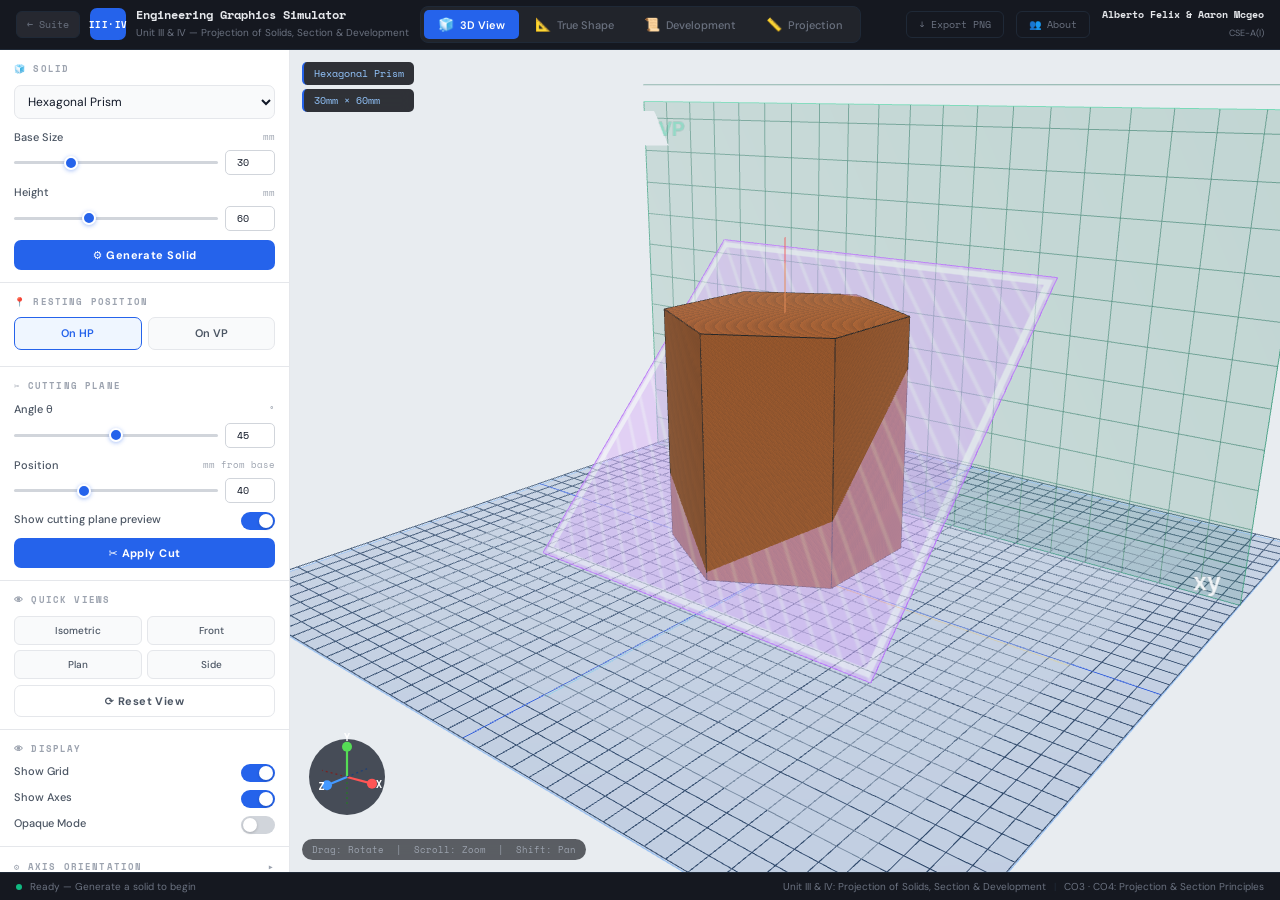
==== unit3-4/index.html @ bf8bc711 "Initial commit: Engineering Graphics Suite — Units III, IV, V" ====
<!DOCTYPE html>
<html lang="en">
<head>
    <meta charset="UTF-8">
    <meta name="viewport" content="width=device-width, initial-scale=1.0, user-scalable=no">
    <title>Unit III & IV — Projection & Section of Solids | Engineering Graphics</title>
    <link rel="preconnect" href="https://fonts.googleapis.com">
    <link rel="preconnect" href="https://fonts.gstatic.com" crossorigin>
    <link href="https://fonts.googleapis.com/css2?family=Space+Mono:wght@400;700&family=DM+Sans:wght@300;400;500;600&display=swap" rel="stylesheet">
    <link rel="stylesheet" href="css/style.css">
    <script type="importmap">
        {
            "imports": {
                "three": "../common/three.module.js",
                "three/addons/": "../common/"
            }
        }
    </script>
</head>
<body>
    <div class="app-container">

        <!-- ===== HEADER ===== -->
        <header class="header">
            <div class="header-left">
                <a href="../index.html" class="back-btn" title="Back to Suite Launcher">← Suite</a>
                <div class="logo-mark">III·IV</div>
                <div class="title-block">
                    <h1>Engineering Graphics Simulator</h1>
                    <span class="subtitle">Unit III &amp; IV — Projection of Solids, Section &amp; Development</span>
                </div>
            </div>

            <!-- Tab Switcher -->
            <div class="header-center">
                <div class="tab-switcher">
                    <button class="tab-btn active" data-tab="tab3d">
                        <span class="tab-icon">🧊</span> 3D View
                    </button>
                    <button class="tab-btn" data-tab="tabTrueShape">
                        <span class="tab-icon">📐</span> True Shape
                    </button>
                    <button class="tab-btn" data-tab="tabDev">
                        <span class="tab-icon">📜</span> Development
                    </button>
                    <button class="tab-btn" data-tab="tabProj">
                        <span class="tab-icon">📏</span> Projection
                    </button>
                </div>
            </div>

            <div class="header-right">
                <button class="export-btn" id="exportBtn" title="Export view as PNG">↓ Export PNG</button>
                <button class="about-btn" id="aboutBtn" title="About this project">👥 About</button>
                <div class="credits-block">
                    <span class="credits-names">Alberto Felix &amp; Aaron Mcgeo</span>
                    <span class="credits-class">CSE-A(I)</span>
                </div>
            </div>
        </header>

        <!-- ===== MAIN LAYOUT ===== -->
        <div class="main-layout">

            <!-- ===== SIDEBAR ===== -->
            <aside class="sidebar" id="sidebar">

                <!-- ══════ TIER 1: ESSENTIAL (always open) ══════ -->

                <!-- Solid Type & Dimensions -->
                <div class="panel-section">
                    <div class="section-label">🧊 SOLID</div>
                    <select id="solidType" class="select-input">
                        <optgroup label="Prisms">
                            <option value="hexPrism" selected>Hexagonal Prism</option>
                            <option value="pentPrism">Pentagonal Prism</option>
                            <option value="cylinder">Cylinder</option>
                            <option value="cube">Cube</option>
                            <option value="cuboid">Cuboid</option>
                        </optgroup>
                        <optgroup label="Pyramids">
                            <option value="hexPyramid">Hexagonal Pyramid</option>
                            <option value="pentPyramid">Pentagonal Pyramid</option>
                            <option value="cone">Cone</option>
                        </optgroup>
                    </select>

                    <div class="dim-row">
                        <label class="dim-label-text" id="lblBase">Base Size <span class="unit">mm</span></label>
                        <div class="dim-control">
                            <input type="range" id="solidR" min="5" max="100" value="30" step="1">
                            <input type="number" id="solidRVal" value="30" min="5" max="100" step="1">
                        </div>
                    </div>

                    <div class="dim-row">
                        <label class="dim-label-text">Height <span class="unit">mm</span></label>
                        <div class="dim-control">
                            <input type="range" id="solidH" min="10" max="150" value="60" step="1">
                            <input type="number" id="solidHVal" value="60" min="10" max="150" step="1">
                        </div>
                    </div>

                    <div class="dim-row" id="cuboidExtra" style="display:none">
                        <label class="dim-label-text">Depth <span class="unit">mm</span></label>
                        <div class="dim-control">
                            <input type="range" id="solidD" min="5" max="100" value="30" step="1">
                            <input type="number" id="solidDVal" value="30" min="5" max="100" step="1">
                        </div>
                    </div>

                    <button class="btn btn-primary" id="generateBtn">⚙ Generate Solid</button>
                </div>

                <!-- Resting Position -->
                <div class="panel-section">
                    <div class="section-label">📍 RESTING POSITION</div>
                    <div class="radio-row">
                        <label class="radio-pill">
                            <input type="radio" name="restPos" value="HP" checked> On HP
                        </label>
                        <label class="radio-pill">
                            <input type="radio" name="restPos" value="VP"> On VP
                        </label>
                    </div>
                </div>

                <!-- Cutting Plane -->
                <div class="panel-section">
                    <div class="section-label">✂ CUTTING PLANE</div>
                    <div class="dim-row">
                        <label class="dim-label-text">Angle θ <span class="unit">°</span></label>
                        <div class="dim-control">
                            <input type="range" id="cutAngle" min="0" max="90" value="45" step="1">
                            <input type="number" id="cutAngleVal" value="45" min="0" max="90" step="1">
                        </div>
                    </div>
                    <div class="dim-row">
                        <label class="dim-label-text">Position <span class="unit">mm from base</span></label>
                        <div class="dim-control">
                            <input type="range" id="cutPos" min="0" max="120" value="40" step="1">
                            <input type="number" id="cutPosVal" value="40" min="0" max="120" step="1">
                        </div>
                    </div>
                    <div class="toggle-row">
                        <label class="toggle-label" for="showCutPreview">Show cutting plane preview</label>
                        <label class="toggle">
                            <input type="checkbox" id="showCutPreview" checked>
                            <span class="toggle-track"></span>
                        </label>
                    </div>
                    <button class="btn btn-primary" id="applyCutBtn">✂ Apply Cut</button>
                    <button class="btn btn-ghost" id="restoreCutBtn" style="display:none">↩ Restore Solid</button>
                </div>

                <!-- Quick Views -->
                <div class="panel-section">
                    <div class="section-label">👁 QUICK VIEWS</div>
                    <div class="quick-view-grid">
                        <button class="qv-btn" id="viewIsoBtn">Isometric</button>
                        <button class="qv-btn" id="viewFrontBtn">Front</button>
                        <button class="qv-btn" id="viewTopBtn">Plan</button>
                        <button class="qv-btn" id="viewSideBtn">Side</button>
                    </div>
                    <button class="btn btn-ghost" id="resetViewBtn" style="margin-top:6px">⟳ Reset View</button>
                </div>

                <!-- Display Toggles -->
                <div class="panel-section">
                    <div class="section-label">👁 DISPLAY</div>
                    <div class="toggle-row">
                        <label class="toggle-label" for="showGridToggle">Show Grid</label>
                        <label class="toggle"><input type="checkbox" id="showGridToggle" checked><span class="toggle-track"></span></label>
                    </div>
                    <div class="toggle-row">
                        <label class="toggle-label" for="showAxesToggle">Show Axes</label>
                        <label class="toggle"><input type="checkbox" id="showAxesToggle" checked><span class="toggle-track"></span></label>
                    </div>
                    <div class="toggle-row">
                        <label class="toggle-label" for="opaqueModeToggle">Opaque Mode</label>
                        <label class="toggle"><input type="checkbox" id="opaqueModeToggle"><span class="toggle-track"></span></label>
                    </div>
                </div>

                <!-- ══════ TIER 2: ADVANCED (collapsed by default) ══════ -->

                <!-- Axis Orientation -->
                <div class="panel-section collapsible">
                    <div class="section-label collapse-trigger" data-target="axisAdvanced">
                        ⚙ AXIS ORIENTATION <span class="collapse-arrow">▸</span>
                    </div>
                    <div class="collapse-content" id="axisAdvanced" style="display:none">
                        <div class="dim-row">
                            <label class="dim-label-text">∠ with HP <span class="unit">°</span></label>
                            <div class="dim-control">
                                <input type="range" id="incHP" min="0" max="90" value="90" step="1">
                                <input type="number" id="incHPVal" value="90" min="0" max="90" step="1">
                            </div>
                        </div>
                        <div class="dim-row">
                            <label class="dim-label-text">∠ with VP <span class="unit">°</span></label>
                            <div class="dim-control">
                                <input type="range" id="incVP" min="0" max="90" value="90" step="1">
                                <input type="number" id="incVPVal" value="90" min="0" max="90" step="1">
                            </div>
                        </div>
                        <div class="toggle-row">
                            <label class="toggle-label" for="perpEdgeCB">Edge ⊥ HP</label>
                            <label class="toggle"><input type="checkbox" id="perpEdgeCB"><span class="toggle-track"></span></label>
                        </div>
                        <select id="perpEdgeSel" disabled class="select-input">
                            <option value="0">Edge 1</option>
                        </select>
                        <div class="ctrl-note">Free Rotation (clamped ±90°)</div>
                        <div class="dim-row">
                            <label class="dim-label-text">Rot X <span class="unit">°</span></label>
                            <div class="dim-control">
                                <input type="range" id="rotX" min="-90" max="90" value="0" step="1">
                                <input type="number" id="rotXVal" value="0" min="-90" max="90" step="1">
                            </div>
                        </div>
                        <div class="dim-row">
                            <label class="dim-label-text">Rot Y <span class="unit">°</span></label>
                            <div class="dim-control">
                                <input type="range" id="rotY" min="-180" max="180" value="0" step="1">
                                <input type="number" id="rotYVal" value="0" min="-180" max="180" step="1">
                            </div>
                        </div>
                        <div class="dim-row">
                            <label class="dim-label-text">Rot Z <span class="unit">°</span></label>
                            <div class="dim-control">
                                <input type="range" id="rotZ" min="-90" max="90" value="0" step="1">
                                <input type="number" id="rotZVal" value="0" min="-90" max="90" step="1">
                            </div>
                        </div>
                    </div>
                </div>

                <!-- Reference Planes -->
                <div class="panel-section collapsible">
                    <div class="section-label collapse-trigger" data-target="planesAdvanced">
                        📋 REFERENCE PLANES <span class="collapse-arrow">▸</span>
                    </div>
                    <div class="collapse-content" id="planesAdvanced" style="display:none">
                        <!-- HP -->
                        <div class="plane-block hp">
                            <div class="plane-block-title">
                                <span>▰ HP — Horizontal</span>
                                <label class="mini-toggle">
                                    <input type="checkbox" id="hpVisibleCB" checked>
                                    <span>Show</span>
                                </label>
                            </div>
                            <div class="plane-mode-row">
                                <label class="plane-mode-pill">
                                    <input type="radio" name="hpMode" value="trans" checked> Trans
                                </label>
                                <label class="plane-mode-pill">
                                    <input type="radio" name="hpMode" value="solid"> Solid
                                </label>
                                <label class="plane-mode-pill">
                                    <input type="radio" name="hpMode" value="hide"> Hide
                                </label>
                            </div>
                        </div>
                        <!-- VP -->
                        <div class="plane-block vp">
                            <div class="plane-block-title">
                                <span>▰ VP — Vertical</span>
                                <label class="mini-toggle">
                                    <input type="checkbox" id="vpVisibleCB" checked>
                                    <span>Show</span>
                                </label>
                            </div>
                            <div class="plane-mode-row">
                                <label class="plane-mode-pill">
                                    <input type="radio" name="vpMode" value="trans" checked> Trans
                                </label>
                                <label class="plane-mode-pill">
                                    <input type="radio" name="vpMode" value="solid"> Solid
                                </label>
                                <label class="plane-mode-pill">
                                    <input type="radio" name="vpMode" value="hide"> Hide
                                </label>
                            </div>
                        </div>
                    </div>
                </div>

                <!-- Quick Load -->
                <div class="panel-section collapsible">
                    <div class="section-label collapse-trigger" data-target="quickLoadAdvanced">
                        ⚡ QUICK LOAD <span class="collapse-arrow">▸</span>
                    </div>
                    <div class="collapse-content" id="quickLoadAdvanced" style="display:none">
                        <div class="quick-btns-grid">
                            <button class="quick-load-btn" data-solid="hexPrism">Hex Prism</button>
                            <button class="quick-load-btn" data-solid="pentPyramid">Pent Pyramid</button>
                            <button class="quick-load-btn" data-solid="cone">Cone</button>
                            <button class="quick-load-btn" data-solid="cylinder">Cylinder</button>
                            <button class="quick-load-btn" data-solid="cube">Cube</button>
                            <button class="quick-load-btn" data-solid="cuboid">Cuboid</button>
                        </div>
                    </div>
                </div>

                <!-- Legend -->
                <div class="panel-section">
                    <div class="section-label">🎨 LEGEND</div>
                    <div class="legend-list">
                        <div class="legend-item"><span class="legend-dot" style="background:#3b82f6"></span>HP — Horizontal Plane</div>
                        <div class="legend-item"><span class="legend-dot" style="background:#10b981"></span>VP — Vertical Plane</div>
                        <div class="legend-item"><span class="legend-dot" style="background:#f97316"></span>Solid</div>
                        <div class="legend-item"><span class="legend-dot" style="background:#a855f7"></span>Cutting Plane</div>
                        <div class="legend-item"><span class="legend-dot" style="background:#ef4444"></span>Cut Section</div>
                    </div>
                </div>

            </aside>

            <!-- ===== CONTENT AREA ===== -->
            <div class="content-area">

                <!-- 3D View Tab -->
                <div class="tab-content active" id="tab3d">
                    <div class="viewport-wrap" id="threeContainer"></div>
                    <div class="viewport-overlay">
                        <div class="info-chip" id="infoSolidType">Hexagonal Prism</div>
                        <div class="info-chip" id="infoDims">30mm × 60mm</div>
                    </div>
                    <div class="controls-hint">Drag: Rotate &nbsp;|&nbsp; Scroll: Zoom &nbsp;|&nbsp; Shift: Pan</div>
                </div>

                <!-- True Shape Tab -->
                <div class="tab-content" id="tabTrueShape">
                    <div class="canvas2d-wrap">
                        <canvas id="canvasTrueShape"></canvas>
                    </div>
                </div>

                <!-- Development Tab -->
                <div class="tab-content" id="tabDev">
                    <div class="dev-toolbar">
                        <span class="dev-label">Mode:</span>
                        <label class="dev-radio">
                            <input type="radio" name="devMode" value="full" checked> Full Solid
                        </label>
                        <label class="dev-radio">
                            <input type="radio" name="devMode" value="sectioned"> Sectioned
                        </label>
                        <button class="dev-unroll-btn" id="unrollBtn">▶ Unroll</button>
                    </div>
                    <div class="canvas2d-wrap">
                        <canvas id="canvasDev"></canvas>
                    </div>
                </div>

                                <!-- Projection Tab -->
                <div class="tab-content" id="tabProj">
                    <div class="dev-toolbar">
                        <span class="dev-label">View:</span>
                        <label class="dev-radio">
                            <input type="radio" name="projMode" value="full" checked> Full Solid
                        </label>
                        <label class="dev-radio">
                            <input type="radio" name="projMode" value="sectioned"> Sectioned
                        </label>
                        <span style="flex:1"></span>
                        <span class="dev-label" id="projCutInfo" style="display:none;color:#ef4444;font-size:10px">✂ Cut applied</span>
                    </div>
                    <div class="canvas2d-wrap">
                        <canvas id="canvasProj"></canvas>
                    </div>
                </div>

            </div>

        </div>

        <!-- ===== FOOTER ===== -->
        <footer class="footer">
            <div class="footer-left">
                <span class="status-dot" id="statusDot"></span>
                <span id="statusText">Ready — Generate a solid to begin</span>
            </div>
            <div class="footer-right">
                <span>Unit III &amp; IV: Projection of Solids, Section &amp; Development</span>
                <span class="footer-sep">|</span>
                <span>CO3 · CO4: Projection &amp; Section Principles</span>
            </div>
        </footer>

    </div>

    <!-- ===== ABOUT MODAL ===== -->
    <div class="modal-overlay" id="aboutModal">
        <div class="modal">
            <div class="modal-header">
                <div class="modal-title">
                    <div class="modal-title-icon">⬡</div>
                    <div>
                        <div class="modal-title-main">About EG-Visualizer</div>
                        <div class="modal-title-sub">Engineering Graphics · CSE-A</div>
                    </div>
                </div>
                <button class="modal-close" id="modalCloseBtn">✕</button>
            </div>
            <div class="modal-body">
                <div class="modal-intro">
                    A <strong>3D Engineering Graphics visualizer</strong> for understanding projection of solids, section planes, surface development, and orthographic projections. Built as a course project for the <strong>Engineering Graphics (ME22201)</strong> curriculum.
                </div>
                <div class="modal-divider"></div>
                <div class="member-cards">
                    <div class="member-card professor">
                        <div class="member-avatar prof">DA</div>
                        <div class="member-info">
                            <div class="member-name">Dr. Anjan Augustine</div>
                            <div class="member-role prof-role">Faculty Guide &amp; Mentor</div>
                            <div class="member-dept">Department of Mechanical Engineering · Course Instructor</div>
                        </div>
                    </div>
                    <div class="member-card">
                        <div class="member-avatar s1">AM</div>
                        <div class="member-info">
                            <div class="member-name">Aaron Mcgeo</div>
                            <div class="member-role student-role">Developer &amp; Co-Author</div>
                            <div class="member-dept">B.E CSE · Batch 2029 · CSE-A</div>
                        </div>
                    </div>
                    <div class="member-card">
                        <div class="member-avatar s2">AF</div>
                        <div class="member-info">
                            <div class="member-name">Alberto Felix</div>
                            <div class="member-role student-role">Developer &amp; Co-Author</div>
                            <div class="member-dept">B.E CSE · Batch 2029 · CSE-A</div>
                        </div>
                    </div>
                </div>
                <div class="modal-project">
                    <div class="modal-project-title">⚙ Project Details</div>
                    <div class="modal-project-grid">
                        <div class="mpg-item"><strong>Version</strong>v1.0</div>
                        <div class="mpg-item"><strong>Engine</strong>Three.js (local)</div>
                        <div class="mpg-item"><strong>Course</strong>ME22201</div>
                        <div class="mpg-item"><strong>Units</strong>III &amp; IV</div>
                        <div class="mpg-item"><strong>Solids</strong>8 types</div>
                        <div class="mpg-item"><strong>Views</strong>3D · True Shape · Dev · Proj</div>
                    </div>
                </div>
            </div>
        </div>
    </div>

    <!-- Scripts -->
    <script type="module" src="js/main.js"></script>
</body>
</html>
---- unit3-4/css/style.css ----
/* ========================================
   UNIT III & IV — Projection & Section of Solids
   Engineering Graphics Suite
   Alberto Felix & Aaron Mcgeo | CSE-A(I)
   ======================================== */

:root {
    --bg-app:        #0f1117;
    --bg-header:     #151820;
    --bg-sidebar:    #f4f5f7;
    --bg-card:       #ffffff;
    --bg-section:    #f9fafb;
    --bg-dark:       #1a1f2e;
    --bg-viewport:   #e8ecf0;

    --accent:        #2563eb;
    --accent-hover:  #1d4ed8;
    --accent-light:  #eff6ff;
    --accent-green:  #10b981;
    --accent-red:    #ef4444;
    --accent-orange: #f97316;
    --accent-purple: #a855f7;

    --text-primary:   #111827;
    --text-secondary: #4b5563;
    --text-muted:     #9ca3af;
    --text-dark:      #e5e7eb;
    --text-dark-muted:#6b7280;

    --border-light:  #e5e7eb;
    --border-medium: #d1d5db;
    --border-dark:   #1f2937;
    --border-accent: rgba(37,99,235,0.25);

    --sidebar-w:     290px;
    --header-h:      50px;
    --footer-h:      28px;

    --font-mono: 'Space Mono', 'Courier New', monospace;
    --font-body: 'DM Sans', system-ui, sans-serif;

    --hp-color:      #3b82f6;
    --vp-color:      #10b981;
}

/* ==============================
   RESET
   ============================== */
*, *::before, *::after { margin: 0; padding: 0; box-sizing: border-box; }

html, body {
    height: 100%;
    overflow: hidden;
    font-family: var(--font-body);
    background: var(--bg-app);
    color: var(--text-primary);
    font-size: 13px;
    line-height: 1.5;
    -webkit-font-smoothing: antialiased;
}

/* ==============================
   APP SHELL
   ============================== */
.app-container {
    width: 100vw;
    height: 100vh;
    display: flex;
    flex-direction: column;
    overflow: hidden;
}

/* ==============================
   HEADER
   ============================== */
.header {
    height: var(--header-h);
    background: var(--bg-header);
    border-bottom: 1px solid var(--border-dark);
    display: flex;
    align-items: center;
    justify-content: space-between;
    padding: 0 16px;
    gap: 10px;
    flex-shrink: 0;
    z-index: 50;
}

.header-left {
    display: flex;
    align-items: center;
    gap: 10px;
    flex: 1;
    min-width: 0;
}

.back-btn {
    padding: 5px 10px;
    background: rgba(255,255,255,0.07);
    border: 1px solid var(--border-dark);
    border-radius: 6px;
    color: var(--text-dark-muted);
    font-family: var(--font-mono);
    font-size: 10px;
    text-decoration: none;
    white-space: nowrap;
    transition: all 0.15s;
    flex-shrink: 0;
}
.back-btn:hover { background: rgba(255,255,255,0.13); color: var(--text-dark); }

.logo-mark {
    width: 36px;
    height: 32px;
    background: var(--accent);
    color: white;
    font-family: var(--font-mono);
    font-size: 9px;
    font-weight: 700;
    display: flex;
    align-items: center;
    justify-content: center;
    border-radius: 7px;
    flex-shrink: 0;
    letter-spacing: 0.5px;
}

.title-block h1 {
    font-family: var(--font-mono);
    font-size: 12px;
    font-weight: 700;
    color: var(--text-dark);
    line-height: 1.2;
    white-space: nowrap;
}
.title-block .subtitle {
    font-size: 10px;
    color: var(--text-dark-muted);
}

/* Header center — tab switcher */
.header-center { flex: 1; display: flex; justify-content: center; }

.tab-switcher {
    display: flex;
    background: rgba(255,255,255,0.05);
    border: 1px solid var(--border-dark);
    border-radius: 8px;
    padding: 3px;
    gap: 2px;
}

.tab-btn {
    padding: 6px 14px;
    background: transparent;
    border: none;
    border-radius: 5px;
    color: var(--text-dark-muted);
    font-family: var(--font-body);
    font-size: 11px;
    font-weight: 500;
    cursor: pointer;
    transition: all 0.15s ease;
    display: flex;
    align-items: center;
    gap: 6px;
    white-space: nowrap;
}

.tab-btn:hover {
    color: var(--text-dark);
    background: rgba(255,255,255,0.06);
}

.tab-btn.active {
    background: var(--accent);
    color: white;
    font-weight: 600;
}

.tab-icon {
    font-size: 13px;
}

/* Header right */
.header-right {
    flex: 1;
    display: flex;
    align-items: center;
    justify-content: flex-end;
    gap: 12px;
}

.export-btn,
.about-btn {
    padding: 5px 12px;
    background: transparent;
    border: 1px solid var(--border-dark);
    border-radius: 6px;
    color: var(--text-dark-muted);
    font-family: var(--font-mono);
    font-size: 10px;
    cursor: pointer;
    transition: all 0.15s;
    white-space: nowrap;
}
.export-btn:hover { border-color: var(--accent-green); color: var(--accent-green); }
.about-btn:hover { border-color: var(--accent); color: #93c5fd; }

.credits-block { text-align: right; }
.credits-names { display: block; font-family: var(--font-mono); font-size: 10px; font-weight: 700; color: var(--text-dark); }
.credits-class { font-size: 9px; color: var(--text-dark-muted); }

/* ==============================
   MAIN LAYOUT
   ============================== */
.main-layout {
    flex: 1;
    display: flex;
    overflow: hidden;
    min-height: 0;
}

/* ==============================
   SIDEBAR
   ============================== */
.sidebar {
    width: var(--sidebar-w);
    background: var(--bg-sidebar);
    border-right: 1px solid var(--border-light);
    overflow-y: auto;
    overflow-x: hidden;
    flex-shrink: 0;
    display: flex;
    flex-direction: column;
}

.sidebar::-webkit-scrollbar { width: 4px; }
.sidebar::-webkit-scrollbar-track { background: transparent; }
.sidebar::-webkit-scrollbar-thumb { background: var(--border-medium); border-radius: 3px; }

/* Panel sections */
.panel-section {
    padding: 12px 14px;
    border-bottom: 1px solid var(--border-light);
    background: var(--bg-card);
}

.section-label {
    font-family: var(--font-mono);
    font-size: 9px;
    font-weight: 700;
    color: var(--text-muted);
    letter-spacing: 0.13em;
    margin-bottom: 9px;
}

/* ==============================
   SELECT INPUT
   ============================== */
.select-input {
    width: 100%;
    padding: 7px 9px;
    background: var(--bg-section);
    border: 1.5px solid var(--border-light);
    border-radius: 7px;
    color: var(--text-primary);
    font-size: 12px;
    font-family: var(--font-body);
    margin-bottom: 10px;
    outline: none;
    cursor: pointer;
    transition: border-color 0.15s;
}
.select-input:focus { border-color: var(--accent); }
.select-input option { background: white; color: var(--text-primary); }

/* ==============================
   DIMENSION ROWS
   ============================== */
.dim-row { margin-bottom: 9px; }
.dim-row:last-child { margin-bottom: 0; }

.dim-label-text {
    display: flex;
    justify-content: space-between;
    align-items: center;
    font-size: 11px;
    font-weight: 500;
    color: var(--text-secondary);
    margin-bottom: 5px;
}
.unit {
    font-family: var(--font-mono);
    font-size: 9px;
    color: var(--text-muted);
    font-weight: 400;
}

.dim-control {
    display: flex;
    gap: 7px;
    align-items: center;
}

.dim-control input[type="range"] {
    flex: 1;
    height: 3px;
    -webkit-appearance: none;
    appearance: none;
    background: var(--border-medium);
    border-radius: 2px;
    outline: none;
    cursor: pointer;
    accent-color: var(--accent);
}
.dim-control input[type="range"]::-webkit-slider-thumb {
    -webkit-appearance: none;
    width: 14px;
    height: 14px;
    background: var(--accent);
    border-radius: 50%;
    border: 2px solid white;
    box-shadow: 0 1px 4px rgba(37,99,235,0.4);
    cursor: pointer;
}

.dim-control input[type="number"] {
    width: 50px;
    padding: 4px 5px;
    border: 1px solid var(--border-medium);
    border-radius: 5px;
    font-family: var(--font-mono);
    font-size: 10px;
    text-align: center;
    color: var(--text-primary);
    background: var(--bg-card);
    outline: none;
    transition: border-color 0.15s;
}
.dim-control input[type="number"]:focus { border-color: var(--accent); }

/* ==============================
   RADIO PILLS
   ============================== */
.radio-row {
    display: flex;
    gap: 6px;
    margin-bottom: 4px;
}

.radio-pill {
    flex: 1;
    display: flex;
    align-items: center;
    justify-content: center;
    padding: 7px 6px;
    border-radius: 7px;
    border: 1.5px solid var(--border-light);
    font-size: 11px;
    font-weight: 600;
    color: var(--text-secondary);
    cursor: pointer;
    transition: all 0.15s;
    background: var(--bg-section);
    text-align: center;
}
.radio-pill input { display: none; }
.radio-pill:has(input:checked) {
    border-color: var(--accent);
    color: var(--accent);
    background: var(--accent-light);
}

/* ==============================
   BUTTONS
   ============================== */
.btn {
    width: 100%;
    padding: 8px 12px;
    border: none;
    border-radius: 7px;
    font-size: 11px;
    font-weight: 700;
    letter-spacing: 0.04em;
    cursor: pointer;
    transition: all 0.15s;
    display: flex;
    align-items: center;
    justify-content: center;
    gap: 6px;
    font-family: var(--font-body);
    margin-top: 4px;
}

.btn-primary {
    background: var(--accent);
    color: white;
}
.btn-primary:hover { background: var(--accent-hover); transform: translateY(-1px); box-shadow: 0 4px 12px rgba(37,99,235,0.35); }

.btn-ghost {
    background: transparent;
    color: var(--text-secondary);
    border: 1px solid var(--border-light);
}
.btn-ghost:hover { border-color: var(--accent); color: var(--accent); background: var(--accent-light); }

/* ==============================
   TOGGLE SWITCH
   ============================== */
.toggle-row {
    display: flex;
    align-items: flex-start;
    justify-content: space-between;
    gap: 8px;
    margin-bottom: 8px;
}
.toggle-row:last-child { margin-bottom: 0; }

.toggle-label {
    font-size: 11px;
    font-weight: 500;
    color: var(--text-secondary);
    cursor: pointer;
    flex: 1;
    line-height: 1.3;
}

.toggle {
    position: relative;
    flex-shrink: 0;
}
.toggle input { position: absolute; opacity: 0; width: 0; height: 0; }

.toggle-track {
    display: block;
    width: 34px;
    height: 18px;
    background: var(--border-medium);
    border-radius: 9px;
    position: relative;
    cursor: pointer;
    transition: background 0.2s;
}
.toggle-track::after {
    content: '';
    position: absolute;
    top: 2px;
    left: 2px;
    width: 14px;
    height: 14px;
    background: white;
    border-radius: 50%;
    transition: transform 0.2s;
    box-shadow: 0 1px 3px rgba(0,0,0,0.2);
}
.toggle input:checked ~ .toggle-track { background: var(--accent); }
.toggle input:checked ~ .toggle-track::after { transform: translateX(16px); }

/* ==============================
   QUICK VIEWS
   ============================== */
.quick-view-grid {
    display: grid;
    grid-template-columns: 1fr 1fr;
    gap: 5px;
}

.qv-btn {
    padding: 7px;
    background: var(--bg-section);
    border: 1px solid var(--border-light);
    border-radius: 6px;
    font-size: 10px;
    font-weight: 500;
    color: var(--text-secondary);
    cursor: pointer;
    transition: all 0.15s;
    text-align: center;
    font-family: var(--font-body);
}
.qv-btn:hover { background: var(--accent); border-color: var(--accent); color: white; }

/* ==============================
   COLLAPSIBLE SECTIONS
   ============================== */
.collapsible .section-label.collapse-trigger {
    cursor: pointer;
    display: flex;
    align-items: center;
    justify-content: space-between;
    margin-bottom: 0;
    user-select: none;
    transition: color 0.15s;
}
.collapsible .section-label.collapse-trigger:hover {
    color: var(--accent);
}

.collapse-arrow {
    font-size: 10px;
    transition: transform 0.2s;
    display: inline-block;
}
.collapse-trigger.open .collapse-arrow {
    transform: rotate(90deg);
}

.collapse-content {
    margin-top: 10px;
    animation: slideDown 0.2s ease;
}
@keyframes slideDown {
    from { opacity: 0; transform: translateY(-6px); }
    to   { opacity: 1; transform: translateY(0); }
}

/* ==============================
   CTRL NOTE (inside advanced)
   ============================== */
.ctrl-note {
    font-size: 9px;
    color: var(--text-muted);
    font-family: var(--font-mono);
    margin: 6px 0 4px;
    padding-top: 6px;
    border-top: 1px solid var(--border-light);
}

/* ==============================
   PLANE BLOCKS (inside Reference Planes)
   ============================== */
.plane-block {
    border-radius: 7px;
    border: 1px solid;
    padding: 8px 10px 7px;
    margin-bottom: 8px;
}
.plane-block.hp { border-color: rgba(59,130,246,0.3); background: rgba(59,130,246,0.04); }
.plane-block.vp { border-color: rgba(16,185,129,0.3); background: rgba(16,185,129,0.04); }

.plane-block-title {
    font-family: var(--font-mono);
    font-size: 9px;
    font-weight: 700;
    letter-spacing: 0.8px;
    margin-bottom: 7px;
    display: flex;
    align-items: center;
    justify-content: space-between;
}
.plane-block.hp .plane-block-title { color: #60a5fa; }
.plane-block.vp .plane-block-title { color: #34d399; }

.mini-toggle {
    display: flex;
    align-items: center;
    gap: 4px;
    font-size: 9px;
    font-weight: 600;
    color: var(--text-muted);
    cursor: pointer;
}
.mini-toggle input[type="checkbox"] {
    width: 12px;
    height: 12px;
    accent-color: var(--accent);
    cursor: pointer;
}

.plane-mode-row {
    display: flex;
    gap: 4px;
}

.plane-mode-pill {
    flex: 1;
    display: flex;
    align-items: center;
    justify-content: center;
    padding: 4px 5px;
    border-radius: 5px;
    border: 1px solid var(--border-light);
    font-family: var(--font-mono);
    font-size: 9px;
    font-weight: 700;
    color: var(--text-muted);
    cursor: pointer;
    transition: all 0.15s;
    background: var(--bg-section);
}
.plane-mode-pill input { display: none; }
.plane-block.hp .plane-mode-pill:has(input:checked) {
    border-color: #60a5fa;
    color: #60a5fa;
    background: rgba(59,130,246,0.08);
}
.plane-block.vp .plane-mode-pill:has(input:checked) {
    border-color: #34d399;
    color: #34d399;
    background: rgba(16,185,129,0.08);
}

/* ==============================
   QUICK LOAD BUTTONS
   ============================== */
.quick-btns-grid {
    display: grid;
    grid-template-columns: 1fr 1fr;
    gap: 5px;
}

.quick-load-btn {
    padding: 7px 6px;
    background: var(--bg-section);
    border: 1px solid var(--border-light);
    border-radius: 6px;
    font-size: 10px;
    font-weight: 500;
    color: var(--text-secondary);
    cursor: pointer;
    transition: all 0.15s;
    text-align: center;
    font-family: var(--font-body);
}
.quick-load-btn:hover { border-color: var(--accent); color: var(--accent); background: var(--accent-light); }

/* ==============================
   LEGEND
   ============================== */
.legend-list {
    display: flex;
    flex-direction: column;
    gap: 5px;
}
.legend-item {
    display: flex;
    align-items: center;
    gap: 8px;
    font-size: 10px;
    color: var(--text-secondary);
    font-family: var(--font-mono);
}
.legend-dot {
    width: 10px;
    height: 10px;
    border-radius: 3px;
    flex-shrink: 0;
}

/* ==============================
   CONTENT AREA
   ============================== */
.content-area {
    flex: 1;
    overflow: hidden;
    background: var(--bg-viewport);
    min-width: 0;
    position: relative;
}

.tab-content {
    display: none;
    width: 100%;
    height: 100%;
    position: absolute;
    top: 0;
    left: 0;
    overflow: hidden;
}
.tab-content.active { display: flex; flex-direction: column; }

/* ==============================
   3D VIEWPORT
   ============================== */
.viewport-wrap {
    flex: 1;
    position: relative;
    overflow: hidden;
}
#threeContainer {
    width: 100%;
    height: 100%;
}
#threeContainer canvas {
    display: block;
    cursor: grab;
}
#threeContainer canvas:active { cursor: grabbing; }

.viewport-overlay {
    position: absolute;
    top: 12px;
    left: 12px;
    display: flex;
    flex-direction: column;
    gap: 4px;
    pointer-events: none;
}

.info-chip {
    background: rgba(15,17,23,0.85);
    color: #93c5fd;
    font-family: var(--font-mono);
    font-size: 10px;
    padding: 4px 10px;
    border-radius: 5px;
    border-left: 2px solid var(--accent);
    backdrop-filter: blur(6px);
}

.controls-hint {
    position: absolute;
    bottom: 12px;
    left: 12px;
    background: rgba(15,17,23,0.65);
    color: var(--text-muted);
    font-family: var(--font-mono);
    font-size: 9px;
    padding: 4px 10px;
    border-radius: 20px;
    pointer-events: none;
    backdrop-filter: blur(6px);
}

/* ==============================
   2D CANVASES (True Shape, Development, Projection)
   ============================== */
.canvas2d-wrap {
    flex: 1;
    position: relative;
    overflow: hidden;
    min-height: 0;
}
.canvas2d-wrap canvas {
    position: absolute;
    top: 0;
    left: 0;
    width: 100%;
    height: 100%;
    display: block;
}

/* Development toolbar */
.dev-toolbar {
    display: flex;
    align-items: center;
    gap: 10px;
    padding: 8px 14px;
    background: var(--bg-header);
    border-bottom: 1px solid var(--border-dark);
    flex-shrink: 0;
    flex-wrap: wrap;
}

.dev-label {
    font-family: var(--font-mono);
    font-size: 10px;
    font-weight: 700;
    color: var(--text-dark-muted);
    letter-spacing: 0.08em;
}

.dev-radio {
    padding: 5px 12px;
    border-radius: 5px;
    border: 1px solid var(--border-dark);
    font-size: 10px;
    font-weight: 600;
    color: var(--text-dark-muted);
    cursor: pointer;
    font-family: var(--font-body);
    transition: all 0.15s;
    background: transparent;
    display: inline-flex;
    align-items: center;
    gap: 4px;
}
.dev-radio input { display: none; }
.dev-radio:has(input:checked) {
    border-color: var(--accent);
    color: var(--accent);
    background: rgba(37,99,235,0.1);
}

.dev-unroll-btn {
    padding: 5px 14px;
    border-radius: 5px;
    border: 1px solid var(--border-dark);
    background: transparent;
    color: var(--text-dark-muted);
    font-size: 10px;
    font-weight: 700;
    cursor: pointer;
    font-family: var(--font-mono);
    transition: all 0.15s;
}
.dev-unroll-btn:hover { border-color: var(--accent-green); color: var(--accent-green); }

/* ==============================
   FOOTER
   ============================== */
.footer {
    height: var(--footer-h);
    background: var(--bg-header);
    border-top: 1px solid var(--border-dark);
    display: flex;
    align-items: center;
    justify-content: space-between;
    padding: 0 16px;
    font-size: 10px;
    color: var(--text-dark-muted);
    font-family: var(--font-body);
    flex-shrink: 0;
}

.footer-left {
    display: flex;
    align-items: center;
    gap: 8px;
}
.footer-right {
    display: flex;
    align-items: center;
    gap: 8px;
}
.footer-sep { color: var(--border-dark); }

.status-dot {
    width: 6px;
    height: 6px;
    background: var(--accent-green);
    border-radius: 50%;
    animation: pulse 2s infinite;
}
@keyframes pulse { 0%, 100% { opacity: 1; } 50% { opacity: 0.3; } }

/* ==============================
   ABOUT MODAL
   ============================== */
.modal-overlay {
    position: fixed;
    inset: 0;
    background: rgba(0,0,0,0.72);
    z-index: 1000;
    display: flex;
    align-items: center;
    justify-content: center;
    opacity: 0;
    pointer-events: none;
    transition: opacity 0.22s;
}
.modal-overlay.open {
    opacity: 1;
    pointer-events: all;
}

.modal {
    background: #151820;
    border: 1px solid var(--border-dark);
    border-radius: 14px;
    width: 580px;
    max-width: 95vw;
    max-height: 90vh;
    overflow-y: auto;
    box-shadow: 0 24px 80px rgba(0,0,0,0.7);
    transform: translateY(18px);
    transition: transform 0.22s;
}
.modal-overlay.open .modal { transform: translateY(0); }

.modal-header {
    display: flex;
    align-items: center;
    justify-content: space-between;
    padding: 20px 24px 14px;
    border-bottom: 1px solid var(--border-dark);
}

.modal-title { display: flex; align-items: center; gap: 10px; }
.modal-title-icon {
    width: 34px;
    height: 34px;
    background: var(--accent);
    border-radius: 9px;
    display: flex;
    align-items: center;
    justify-content: center;
    font-size: 17px;
    box-shadow: 0 2px 8px rgba(37,99,235,0.4);
}
.modal-title-main { font-size: 15px; font-weight: 800; color: var(--text-dark); }
.modal-title-sub {
    font-size: 10px;
    font-weight: 400;
    color: var(--text-dark-muted);
    font-family: var(--font-mono);
    margin-top: 1px;
}

.modal-close {
    width: 30px;
    height: 30px;
    display: flex;
    align-items: center;
    justify-content: center;
    border: 1px solid var(--border-dark);
    border-radius: 6px;
    cursor: pointer;
    color: var(--text-dark-muted);
    font-size: 16px;
    transition: all 0.15s;
    background: transparent;
}
.modal-close:hover { border-color: var(--accent); color: var(--accent); }

.modal-body { padding: 20px 24px 24px; }

.modal-intro {
    font-size: 12px;
    color: var(--text-dark-muted);
    line-height: 1.7;
    margin-bottom: 20px;
    font-family: var(--font-mono);
}
.modal-intro strong { color: var(--text-dark); }

.modal-divider {
    height: 1px;
    background: var(--border-dark);
    margin: 4px 0 18px;
}

/* Member cards */
.member-cards { display: flex; flex-direction: column; gap: 12px; }

.member-card {
    display: flex;
    align-items: flex-start;
    gap: 14px;
    padding: 14px 16px;
    border-radius: 10px;
    border: 1px solid var(--border-dark);
    background: rgba(255,255,255,0.02);
    transition: border-color 0.18s;
}
.member-card:hover { border-color: rgba(37,99,235,0.3); background: rgba(37,99,235,0.03); }
.member-card.professor:hover { border-color: rgba(59,130,246,0.4); background: rgba(59,130,246,0.04); }

.member-avatar {
    width: 46px;
    height: 46px;
    border-radius: 50%;
    display: flex;
    align-items: center;
    justify-content: center;
    font-size: 20px;
    flex-shrink: 0;
    font-weight: 800;
    color: #fff;
}
.member-avatar.prof { background: linear-gradient(135deg, #1d4ed8, #3b82f6); }
.member-avatar.s1   { background: linear-gradient(135deg, #f97316, #ea580c); }
.member-avatar.s2   { background: linear-gradient(135deg, #10b981, #059669); }

.member-info { flex: 1; min-width: 0; }
.member-name { font-size: 13px; font-weight: 700; color: var(--text-dark); margin-bottom: 2px; }
.member-role {
    font-size: 10px;
    font-family: var(--font-mono);
    color: var(--text-dark-muted);
    margin-bottom: 6px;
    letter-spacing: 0.5px;
    text-transform: uppercase;
}
.member-role.prof-role { color: #60a5fa; }
.member-role.student-role { color: #93c5fd; }
.member-dept {
    font-size: 10px;
    color: var(--text-dark-muted);
    font-family: var(--font-mono);
    margin-bottom: 8px;
}

/* Project info */
.modal-project {
    margin-top: 20px;
    padding: 14px 16px;
    border-radius: 10px;
    border: 1px solid rgba(37,99,235,0.2);
    background: rgba(37,99,235,0.04);
}
.modal-project-title {
    font-size: 11px;
    font-weight: 700;
    color: #93c5fd;
    margin-bottom: 8px;
    font-family: var(--font-mono);
    letter-spacing: 1px;
    text-transform: uppercase;
}
.modal-project-grid {
    display: grid;
    grid-template-columns: 1fr 1fr;
    gap: 6px;
}
.mpg-item {
    font-size: 10px;
    font-family: var(--font-mono);
    color: var(--text-dark-muted);
}
.mpg-item strong { color: var(--text-dark); display: block; margin-bottom: 1px; }

/* ==============================
   DIMENSION LABELS (CSS2D in 3D)
   ============================== */
.dim-label {
    background: rgba(37,99,235,0.9);
    color: white;
    font-family: var(--font-mono);
    font-size: 10px;
    padding: 2px 6px;
    border-radius: 4px;
    pointer-events: none;
    white-space: nowrap;
    box-shadow: 0 2px 6px rgba(37,99,235,0.4);
}

/* ==============================
   RESPONSIVE
   ============================== */
@media (max-width: 1100px) {
    :root { --sidebar-w: 260px; }
}
@media (max-width: 900px) {
    .header-center { display: none; }
    :root { --sidebar-w: 250px; }
}
@media (max-width: 700px) {
    .main-layout { flex-direction: column; }
    .sidebar {
        width: 100%;
        max-height: 40vh;
        border-right: none;
        border-bottom: 1px solid var(--border-light);
    }
    .content-area { flex: 1; }
}
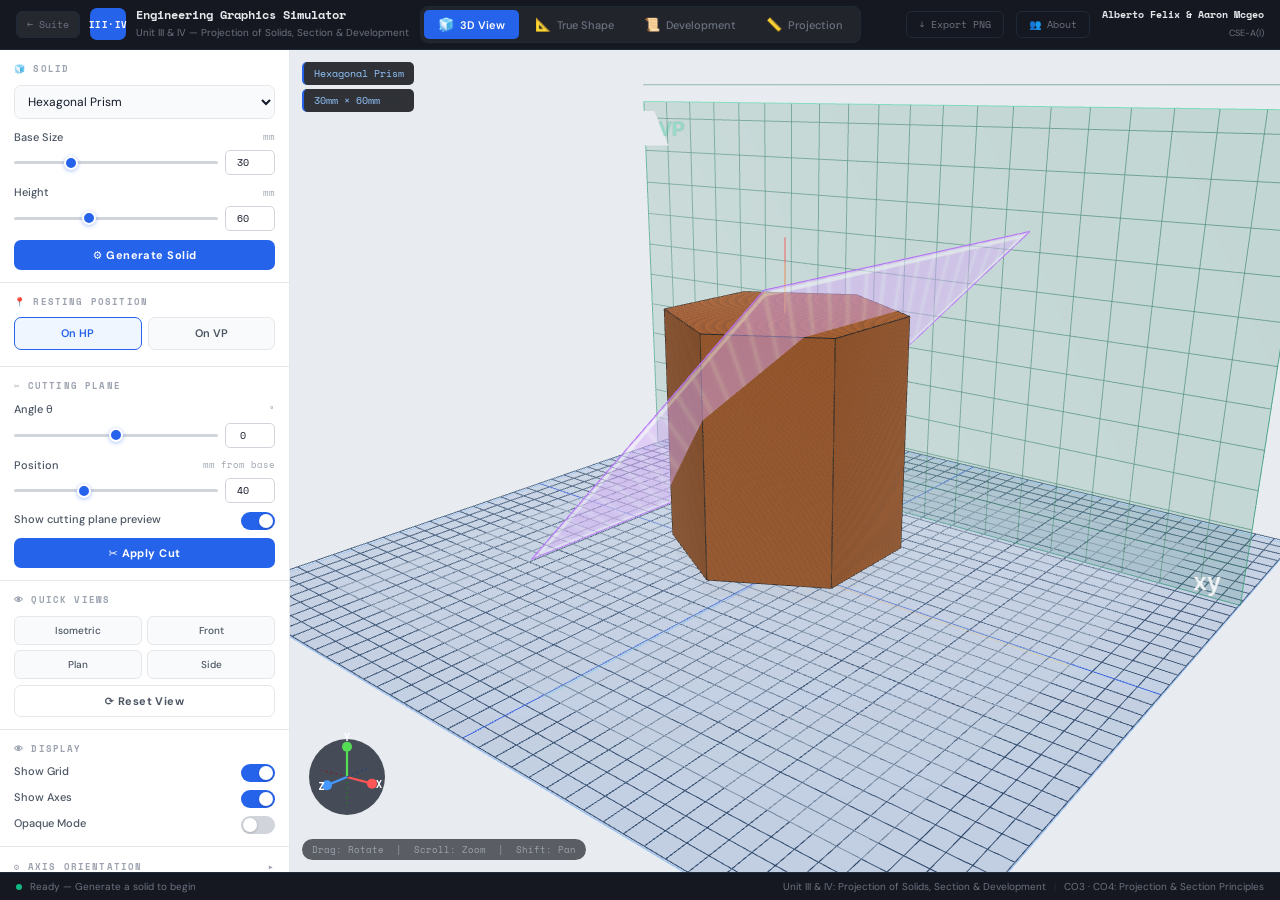
==== commit 86c7974b: "Made sure cutting plane is tilted properly and cuts properly for objects in HP" ====
--- a/unit3-4/index.html
+++ b/unit3-4/index.html
@@ -131,8 +131,8 @@
                     <div class="dim-row">
                         <label class="dim-label-text">Angle θ <span class="unit">°</span></label>
                         <div class="dim-control">
-                            <input type="range" id="cutAngle" min="0" max="90" value="45" step="1">
-                            <input type="number" id="cutAngleVal" value="45" min="0" max="90" step="1">
+                            <input type="range" id="cutAngle" min="-90" max="90" value="0" step="1">
+                            <input type="number" id="cutAngleVal" value="0" min="-90" max="90" step="1">
                         </div>
                     </div>
                     <div class="dim-row">
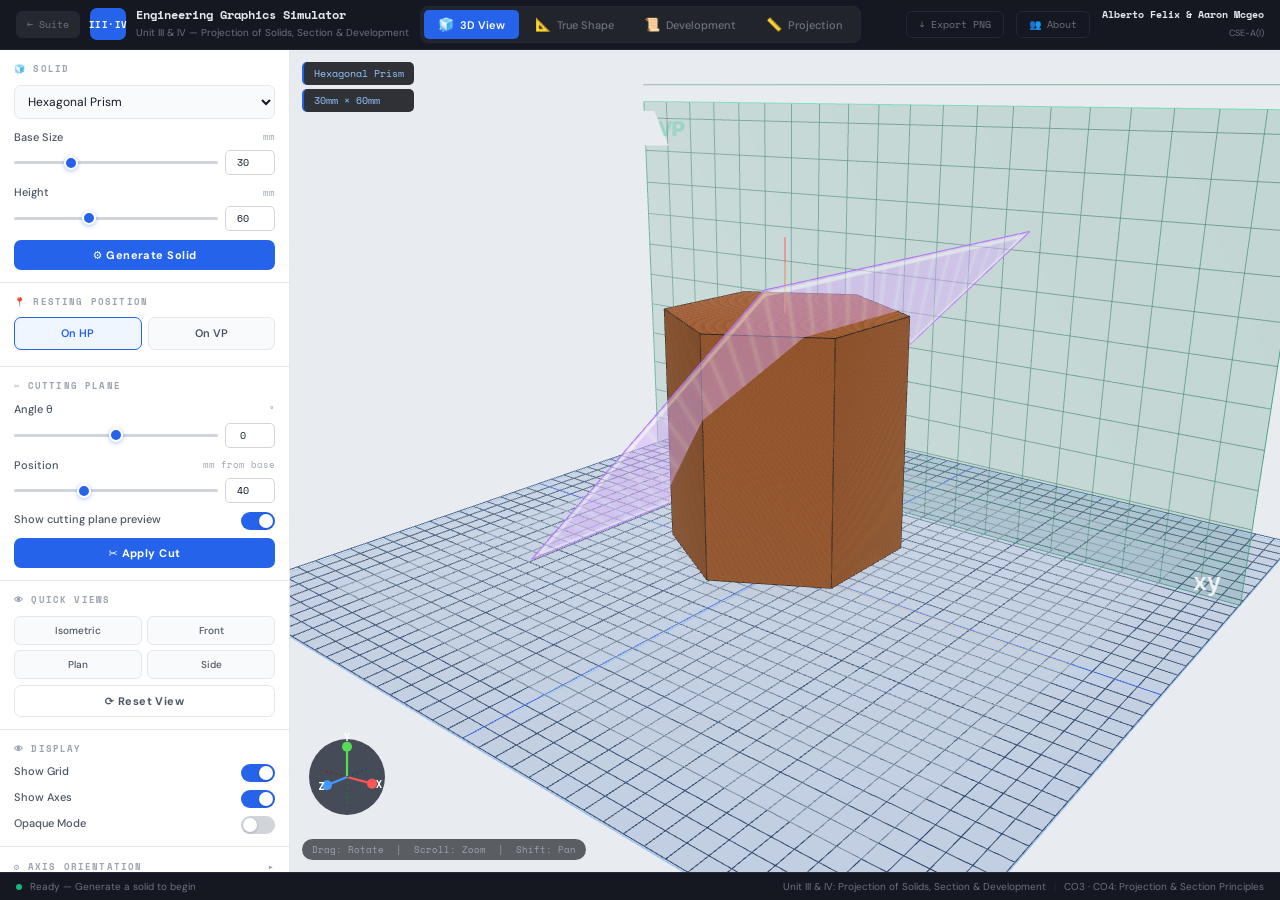
==== commit 995a2e0c: "Added Problem Presets. Awaiting Debugging and Testing." ====
--- a/unit3-4/index.html
+++ b/unit3-4/index.html
@@ -304,6 +304,18 @@
                     </div>
                 </div>
 
+                <!-- Problem Presets -->
+                <div class="panel-section collapsible">
+                    <div class="section-label collapse-trigger" data-target="presetsAdvanced">
+                        📋 PROBLEM PRESETS <span class="collapse-arrow">▸</span>
+                    </div>
+                    <div class="collapse-content" id="presetsAdvanced" style="display:none">
+                        <div id="presetsList" style="display:flex;flex-direction:column;gap:4px;max-height:300px;overflow-y:auto;">
+                            <!-- Populated by main.js -->
+                        </div>
+                    </div>
+                </div>
+
                 <!-- Legend -->
                 <div class="panel-section">
                     <div class="section-label">🎨 LEGEND</div>
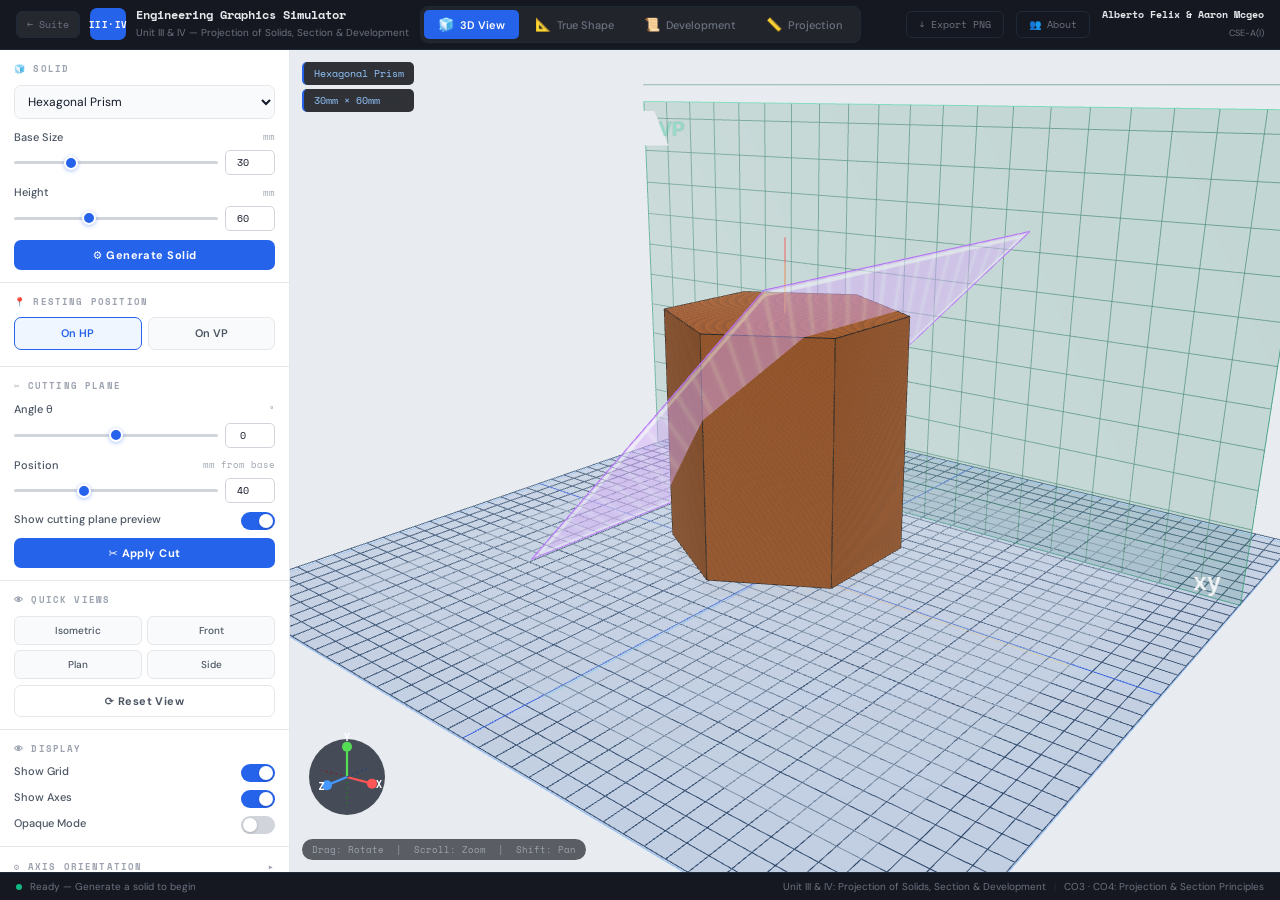
==== commit f52196d5: "Some more Bug Fixes and Making Developments and Projections more accurate" ====
--- a/unit3-4/index.html
+++ b/unit3-4/index.html
@@ -74,6 +74,7 @@
                         <optgroup label="Prisms">
                             <option value="hexPrism" selected>Hexagonal Prism</option>
                             <option value="pentPrism">Pentagonal Prism</option>
+                            <option value="triPrism">Triangular Prism</option>
                             <option value="cylinder">Cylinder</option>
                             <option value="cube">Cube</option>
                             <option value="cuboid">Cuboid</option>
@@ -81,6 +82,8 @@
                         <optgroup label="Pyramids">
                             <option value="hexPyramid">Hexagonal Pyramid</option>
                             <option value="pentPyramid">Pentagonal Pyramid</option>
+                            <option value="squarePyramid">Square Pyramid</option>
+                            <option value="triPyramid">Triangular Pyramid</option>
                             <option value="cone">Cone</option>
                         </optgroup>
                     </select>
@@ -190,6 +193,16 @@
                         ⚙ AXIS ORIENTATION <span class="collapse-arrow">▸</span>
                     </div>
                     <div class="collapse-content" id="axisAdvanced" style="display:none">
+                        <!-- Quick-set buttons for common exam orientations (Fix 5.1) -->
+                        <div class="ctrl-note" style="margin-bottom:4px">Quick Orientations</div>
+                        <div style="display:flex;flex-wrap:wrap;gap:4px;margin-bottom:8px" id="orientPresets">
+                            <button class="quick-load-btn orient-btn" data-hp="90" data-vp="90" title="Axis ⊥ HP (upright)">⊥ HP</button>
+                            <button class="quick-load-btn orient-btn" data-hp="30" data-vp="90" title="Axis at 30° to HP">30°</button>
+                            <button class="quick-load-btn orient-btn" data-hp="45" data-vp="90" title="Axis at 45° to HP">45°</button>
+                            <button class="quick-load-btn orient-btn" data-hp="60" data-vp="90" title="Axis at 60° to HP">60°</button>
+                            <button class="quick-load-btn orient-btn" data-hp="0"  data-vp="90" title="Axis on HP (lying)">On HP</button>
+                            <button class="quick-load-btn orient-btn" data-hp="90" data-vp="0"  title="Axis on VP">On VP</button>
+                        </div>
                         <div class="dim-row">
                             <label class="dim-label-text">∠ with HP <span class="unit">°</span></label>
                             <div class="dim-control">
